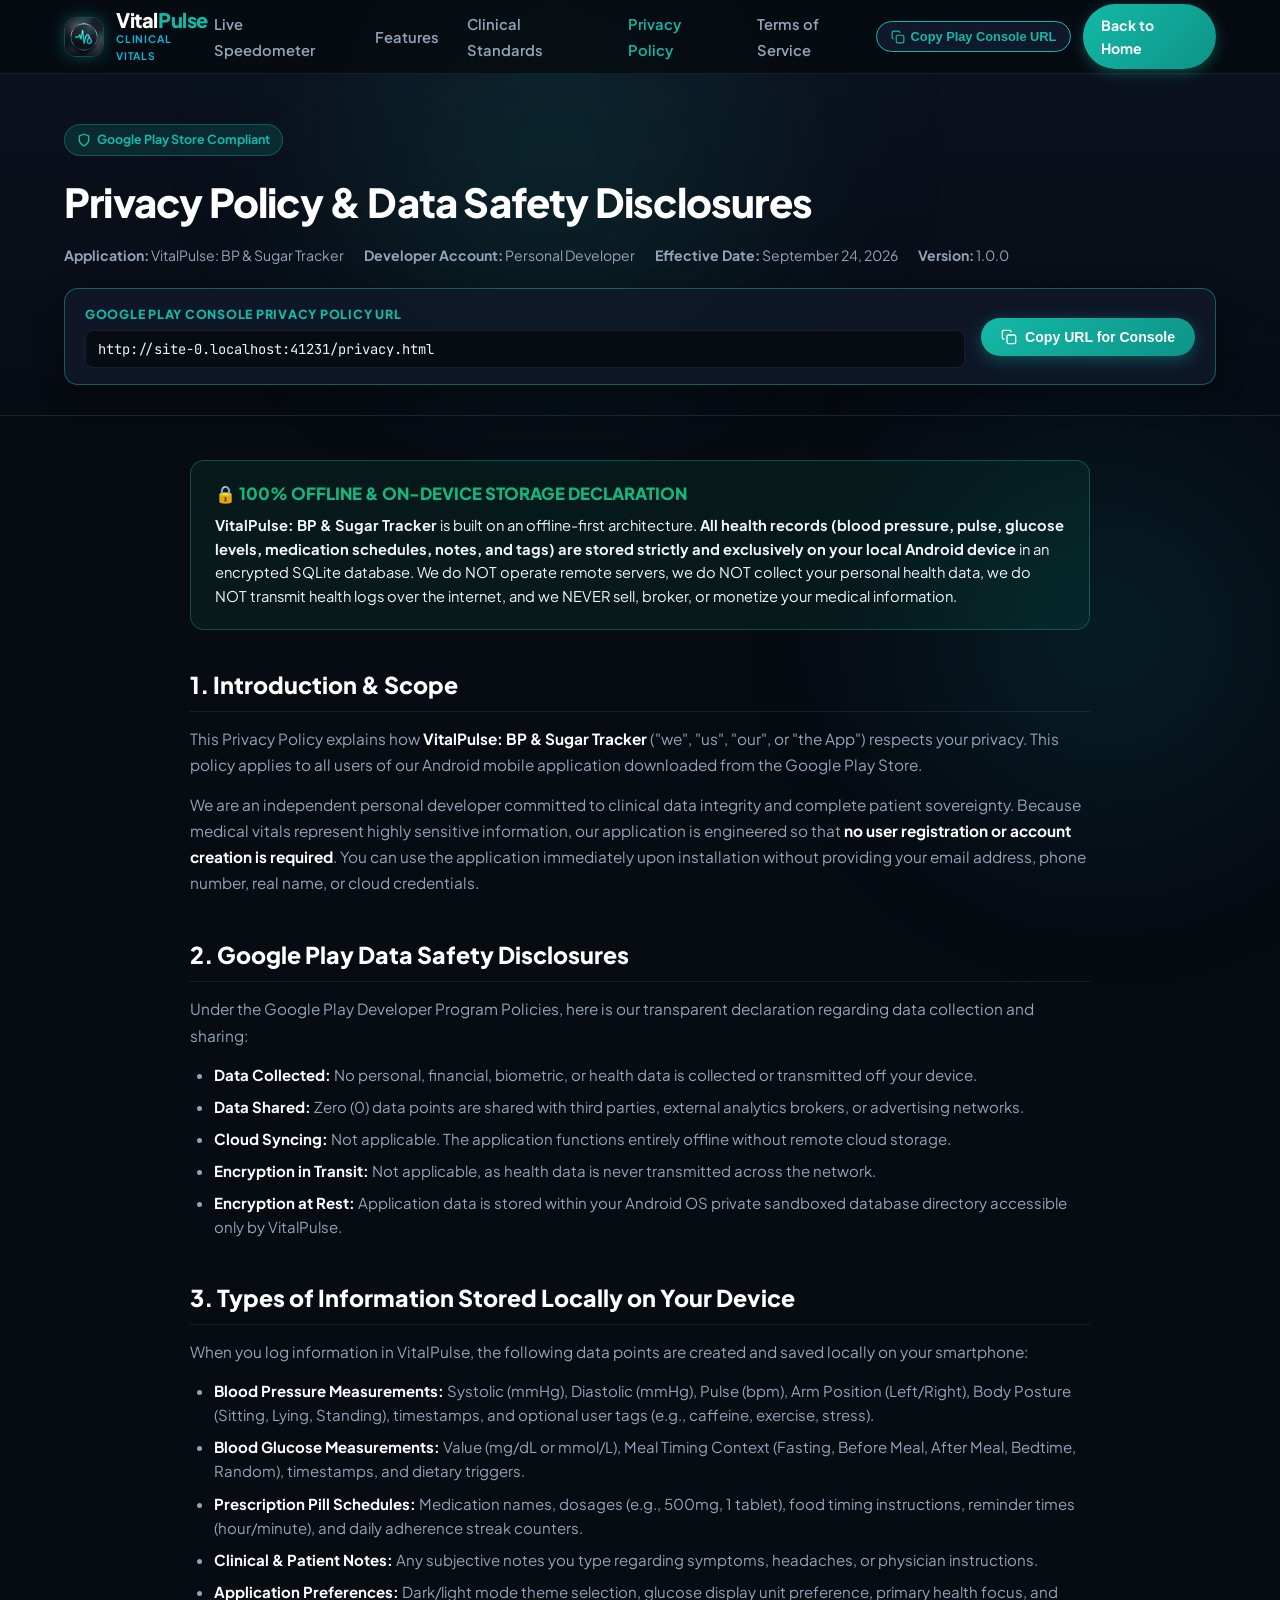
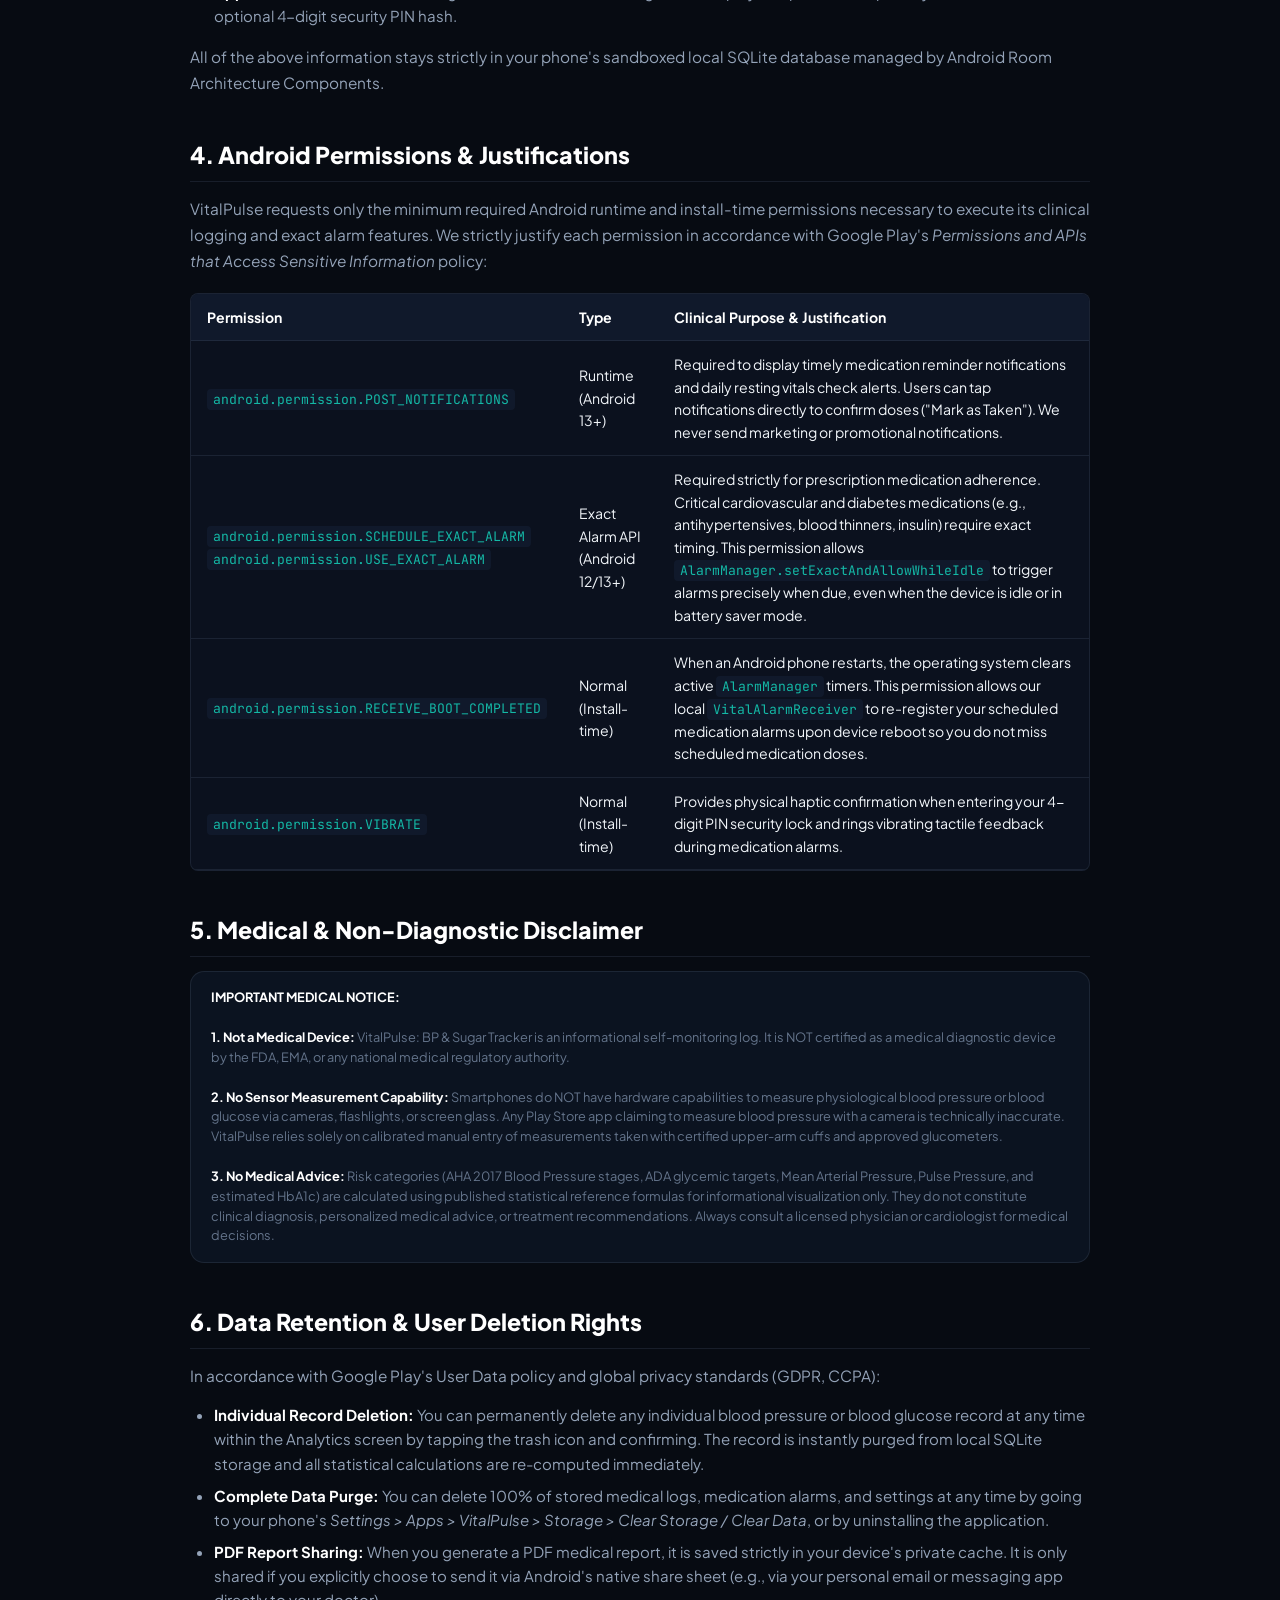
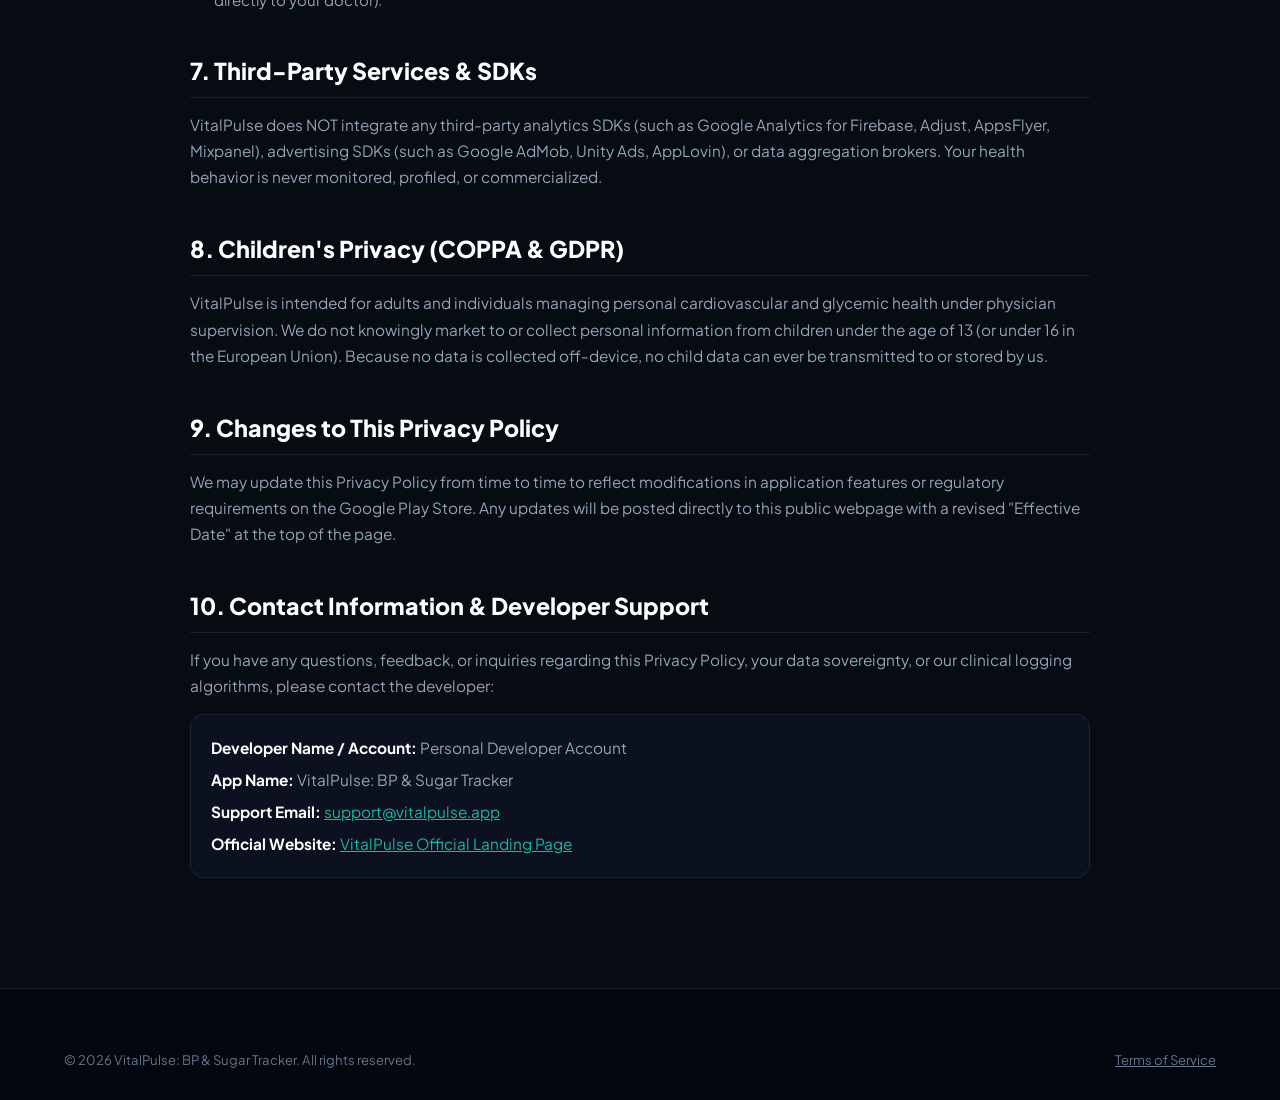
==== privacy.html @ 1a4a0234 "Initial commit: VitalPulse Android app, clinical vitals engine, and official landing website with Pr" ====
<!DOCTYPE html>
<html lang="en">
<head>
  <meta charset="UTF-8">
  <meta name="viewport" content="width=device-width, initial-scale=1.0">
  <title>Privacy Policy — VitalPulse: BP & Sugar Tracker</title>
  
  <meta name="description" content="Official Privacy Policy and Data Safety Disclosures for VitalPulse: BP & Sugar Tracker. 100% on-device SQLite storage, zero cloud tracking, and explicit permission transparency.">
  <meta name="robots" content="index, follow">
  
  <!-- Favicon -->
  <link rel="icon" type="image/jpeg" href="assets/logo.jpg">

  <!-- Stylesheet -->
  <link rel="stylesheet" href="style.css">
</head>
<body>

  <!-- Ambient Light Effects -->
  <div class="ambient-glow-1"></div>
  <div class="ambient-glow-2"></div>

  <!-- Navigation Bar -->
  <header class="navbar">
    <div class="container nav-container">
      <a href="index.html" class="brand-group">
        <img src="assets/logo.jpg" alt="VitalPulse Logo" class="brand-logo-img">
        <div class="brand-text">
          <span class="brand-name">Vital<span>Pulse</span></span>
          <span class="brand-badge">Clinical Vitals</span>
        </div>
      </a>

      <nav>
        <ul class="nav-links">
          <li><a href="index.html#simulator" class="nav-link">Live Speedometer</a></li>
          <li><a href="index.html#features" class="nav-link">Features</a></li>
          <li><a href="index.html#clinical-trust" class="nav-link">Clinical Standards</a></li>
          <li><a href="privacy.html" class="nav-link active">Privacy Policy</a></li>
          <li><a href="terms.html" class="nav-link">Terms of Service</a></li>
          <li class="mobile-nav-actions">
            <button class="copy-policy-btn copy-policy-btn-trigger" type="button">
              <svg width="14" height="14" viewBox="0 0 24 24" fill="none" stroke="currentColor" stroke-width="2">
                <rect x="9" y="9" width="13" height="13" rx="2" ry="2"></rect>
                <path d="M5 15H4a2 2 0 0 1-2-2V4a2 2 0 0 1 2-2h9a2 2 0 0 1 2 2v1"></path>
              </svg>
              Copy Play Console URL
            </button>
            <a href="index.html" class="btn-nav-cta">Back to Home</a>
          </li>
        </ul>
      </nav>

      <div class="nav-actions">
        <button id="copy-policy-link-btn" class="copy-policy-btn copy-policy-btn-trigger" type="button">
          <svg width="14" height="14" viewBox="0 0 24 24" fill="none" stroke="currentColor" stroke-width="2">
            <rect x="9" y="9" width="13" height="13" rx="2" ry="2"></rect>
            <path d="M5 15H4a2 2 0 0 1-2-2V4a2 2 0 0 1 2-2h9a2 2 0 0 1 2 2v1"></path>
          </svg>
          Copy Play Console URL
        </button>
        <a href="index.html" class="btn-nav-cta">Back to Home</a>
        <button class="mobile-toggle" aria-label="Toggle navigation menu" aria-expanded="false">☰</button>
      </div>
    </div>
  </header>

  <!-- Page Header -->
  <section class="policy-page-header">
    <div class="container">
      <div class="policy-badge">
        <svg width="14" height="14" viewBox="0 0 24 24" fill="none" stroke="currentColor" stroke-width="2.5">
          <path d="M12 22s8-4 8-10V5l-8-3-8 3v7c0 6 8 10 8 10z"/>
        </svg>
        Google Play Store Compliant
      </div>
      <h1 class="policy-main-title">Privacy Policy & Data Safety Disclosures</h1>
      <div class="policy-meta-row">
        <span><strong>Application:</strong> VitalPulse: BP & Sugar Tracker</span>
        <span><strong>Developer Account:</strong> Personal Developer</span>
        <span><strong>Effective Date:</strong> September 24, 2026</span>
        <span><strong>Version:</strong> 1.0.0</span>
      </div>

      <!-- Dedicated 1-Click Copy Card for Google Play Console Submission -->
      <div class="policy-copy-card">
        <div class="policy-copy-text">
          <span class="policy-copy-heading">Google Play Console Privacy Policy URL</span>
          <code class="policy-copy-url" id="policy-url-display">https://vitalpulse.app/privacy.html</code>
        </div>
        <button type="button" class="btn-copy-policy copy-policy-btn-trigger" id="copy-policy-btn-main">
          <svg width="16" height="16" viewBox="0 0 24 24" fill="none" stroke="currentColor" stroke-width="2">
            <rect x="9" y="9" width="13" height="13" rx="2" ry="2"></rect>
            <path d="M5 15H4a2 2 0 0 1-2-2V4a2 2 0 0 1 2-2h9a2 2 0 0 1 2 2v1"></path>
          </svg>
          <span>Copy URL for Console</span>
        </button>
      </div>
    </div>
  </section>

  <!-- Main Policy Content -->
  <main class="container policy-content-wrap">
    
    <!-- Prominent Executive Summary Box -->
    <div class="policy-callout">
      <h4>🔒 100% OFFLINE & ON-DEVICE STORAGE DECLARATION</h4>
      <p>
        <strong>VitalPulse: BP & Sugar Tracker</strong> is built on an offline-first architecture. <strong>All health records (blood pressure, pulse, glucose levels, medication schedules, notes, and tags) are stored strictly and exclusively on your local Android device</strong> in an encrypted SQLite database. We do NOT operate remote servers, we do NOT collect your personal health data, we do NOT transmit health logs over the internet, and we NEVER sell, broker, or monetize your medical information.
      </p>
    </div>

    <!-- Section 1 -->
    <section class="policy-section">
      <h2>1. Introduction & Scope</h2>
      <p>
        This Privacy Policy explains how <strong>VitalPulse: BP & Sugar Tracker</strong> ("we", "us", "our", or "the App") respects your privacy. This policy applies to all users of our Android mobile application downloaded from the Google Play Store.
      </p>
      <p>
        We are an independent personal developer committed to clinical data integrity and complete patient sovereignty. Because medical vitals represent highly sensitive information, our application is engineered so that <strong>no user registration or account creation is required</strong>. You can use the application immediately upon installation without providing your email address, phone number, real name, or cloud credentials.
      </p>
    </section>

    <!-- Section 2 -->
    <section class="policy-section" id="data-safety">
      <h2>2. Google Play Data Safety Disclosures</h2>
      <p>
        Under the Google Play Developer Program Policies, here is our transparent declaration regarding data collection and sharing:
      </p>
      <ul>
        <li><strong>Data Collected:</strong> No personal, financial, biometric, or health data is collected or transmitted off your device.</li>
        <li><strong>Data Shared:</strong> Zero (0) data points are shared with third parties, external analytics brokers, or advertising networks.</li>
        <li><strong>Cloud Syncing:</strong> Not applicable. The application functions entirely offline without remote cloud storage.</li>
        <li><strong>Encryption in Transit:</strong> Not applicable, as health data is never transmitted across the network.</li>
        <li><strong>Encryption at Rest:</strong> Application data is stored within your Android OS private sandboxed database directory accessible only by VitalPulse.</li>
      </ul>
    </section>

    <!-- Section 3 -->
    <section class="policy-section">
      <h2>3. Types of Information Stored Locally on Your Device</h2>
      <p>
        When you log information in VitalPulse, the following data points are created and saved locally on your smartphone:
      </p>
      <ul>
        <li><strong>Blood Pressure Measurements:</strong> Systolic (mmHg), Diastolic (mmHg), Pulse (bpm), Arm Position (Left/Right), Body Posture (Sitting, Lying, Standing), timestamps, and optional user tags (e.g., caffeine, exercise, stress).</li>
        <li><strong>Blood Glucose Measurements:</strong> Value (mg/dL or mmol/L), Meal Timing Context (Fasting, Before Meal, After Meal, Bedtime, Random), timestamps, and dietary triggers.</li>
        <li><strong>Prescription Pill Schedules:</strong> Medication names, dosages (e.g., 500mg, 1 tablet), food timing instructions, reminder times (hour/minute), and daily adherence streak counters.</li>
        <li><strong>Clinical & Patient Notes:</strong> Any subjective notes you type regarding symptoms, headaches, or physician instructions.</li>
        <li><strong>Application Preferences:</strong> Dark/light mode theme selection, glucose display unit preference, primary health focus, and optional 4-digit security PIN hash.</li>
      </ul>
      <p>
        All of the above information stays strictly in your phone's sandboxed local SQLite database managed by Android Room Architecture Components.
      </p>
    </section>

    <!-- Section 4 -->
    <section class="policy-section" id="permissions">
      <h2>4. Android Permissions & Justifications</h2>
      <p>
        VitalPulse requests only the minimum required Android runtime and install-time permissions necessary to execute its clinical logging and exact alarm features. We strictly justify each permission in accordance with Google Play's <em>Permissions and APIs that Access Sensitive Information</em> policy:
      </p>

      <div class="table-scroll-wrap">
        <table class="permission-table">
          <thead>
            <tr>
              <th>Permission</th>
              <th>Type</th>
              <th>Clinical Purpose & Justification</th>
            </tr>
          </thead>
          <tbody>
            <tr>
              <td><code>android.permission.POST_NOTIFICATIONS</code></td>
              <td>Runtime (Android 13+)</td>
              <td>Required to display timely medication reminder notifications and daily resting vitals check alerts. Users can tap notifications directly to confirm doses ("Mark as Taken"). We never send marketing or promotional notifications.</td>
            </tr>
            <tr>
              <td><code>android.permission.SCHEDULE_EXACT_ALARM</code><br><code>android.permission.USE_EXACT_ALARM</code></td>
              <td>Exact Alarm API (Android 12/13+)</td>
              <td>Required strictly for prescription medication adherence. Critical cardiovascular and diabetes medications (e.g., antihypertensives, blood thinners, insulin) require exact timing. This permission allows <code>AlarmManager.setExactAndAllowWhileIdle</code> to trigger alarms precisely when due, even when the device is idle or in battery saver mode.</td>
            </tr>
            <tr>
              <td><code>android.permission.RECEIVE_BOOT_COMPLETED</code></td>
              <td>Normal (Install-time)</td>
              <td>When an Android phone restarts, the operating system clears active <code>AlarmManager</code> timers. This permission allows our local <code>VitalAlarmReceiver</code> to re-register your scheduled medication alarms upon device reboot so you do not miss scheduled medication doses.</td>
            </tr>
            <tr>
              <td><code>android.permission.VIBRATE</code></td>
              <td>Normal (Install-time)</td>
              <td>Provides physical haptic confirmation when entering your 4-digit PIN security lock and rings vibrating tactile feedback during medication alarms.</td>
            </tr>
          </tbody>
        </table>
      </div>
      <div class="table-scroll-hint">← Swipe horizontally to view full permissions table →</div>
    </section>

    <!-- Section 5 -->
    <section class="policy-section">
      <h2>5. Medical & Non-Diagnostic Disclaimer</h2>
      <div class="medical-disclaimer-box">
        <strong>IMPORTANT MEDICAL NOTICE:</strong>
        <br><br>
        <strong>1. Not a Medical Device:</strong> VitalPulse: BP & Sugar Tracker is an informational self-monitoring log. It is NOT certified as a medical diagnostic device by the FDA, EMA, or any national medical regulatory authority.
        <br><br>
        <strong>2. No Sensor Measurement Capability:</strong> Smartphones do NOT have hardware capabilities to measure physiological blood pressure or blood glucose via cameras, flashlights, or screen glass. Any Play Store app claiming to measure blood pressure with a camera is technically inaccurate. VitalPulse relies solely on calibrated manual entry of measurements taken with certified upper-arm cuffs and approved glucometers.
        <br><br>
        <strong>3. No Medical Advice:</strong> Risk categories (AHA 2017 Blood Pressure stages, ADA glycemic targets, Mean Arterial Pressure, Pulse Pressure, and estimated HbA1c) are calculated using published statistical reference formulas for informational visualization only. They do not constitute clinical diagnosis, personalized medical advice, or treatment recommendations. Always consult a licensed physician or cardiologist for medical decisions.
      </div>
    </section>

    <!-- Section 6 -->
    <section class="policy-section">
      <h2>6. Data Retention & User Deletion Rights</h2>
      <p>
        In accordance with Google Play's User Data policy and global privacy standards (GDPR, CCPA):
      </p>
      <ul>
        <li><strong>Individual Record Deletion:</strong> You can permanently delete any individual blood pressure or blood glucose record at any time within the Analytics screen by tapping the trash icon and confirming. The record is instantly purged from local SQLite storage and all statistical calculations are re-computed immediately.</li>
        <li><strong>Complete Data Purge:</strong> You can delete 100% of stored medical logs, medication alarms, and settings at any time by going to your phone's <em>Settings &gt; Apps &gt; VitalPulse &gt; Storage &gt; Clear Storage / Clear Data</em>, or by uninstalling the application.</li>
        <li><strong>PDF Report Sharing:</strong> When you generate a PDF medical report, it is saved strictly in your device's private cache. It is only shared if you explicitly choose to send it via Android's native share sheet (e.g., via your personal email or messaging app directly to your doctor).</li>
      </ul>
    </section>

    <!-- Section 7 -->
    <section class="policy-section">
      <h2>7. Third-Party Services & SDKs</h2>
      <p>
        VitalPulse does NOT integrate any third-party analytics SDKs (such as Google Analytics for Firebase, Adjust, AppsFlyer, Mixpanel), advertising SDKs (such as Google AdMob, Unity Ads, AppLovin), or data aggregation brokers. Your health behavior is never monitored, profiled, or commercialized.
      </p>
    </section>

    <!-- Section 8 -->
    <section class="policy-section">
      <h2>8. Children's Privacy (COPPA & GDPR)</h2>
      <p>
        VitalPulse is intended for adults and individuals managing personal cardiovascular and glycemic health under physician supervision. We do not knowingly market to or collect personal information from children under the age of 13 (or under 16 in the European Union). Because no data is collected off-device, no child data can ever be transmitted to or stored by us.
      </p>
    </section>

    <!-- Section 9 -->
    <section class="policy-section">
      <h2>9. Changes to This Privacy Policy</h2>
      <p>
        We may update this Privacy Policy from time to time to reflect modifications in application features or regulatory requirements on the Google Play Store. Any updates will be posted directly to this public webpage with a revised "Effective Date" at the top of the page.
      </p>
    </section>

    <!-- Section 10 -->
    <section class="policy-section">
      <h2>10. Contact Information & Developer Support</h2>
      <p>
        If you have any questions, feedback, or inquiries regarding this Privacy Policy, your data sovereignty, or our clinical logging algorithms, please contact the developer:
      </p>
      <div style="background: var(--bg-obsidian-900); border: 1px solid var(--border-subtle); border-radius: var(--radius-md); padding: 20px; margin-top: 14px;">
        <p style="margin-bottom: 6px;"><strong>Developer Name / Account:</strong> Personal Developer Account</p>
        <p style="margin-bottom: 6px;"><strong>App Name:</strong> VitalPulse: BP & Sugar Tracker</p>
        <p style="margin-bottom: 6px;"><strong>Support Email:</strong> <a href="mailto:support@vitalpulse.app" style="color: var(--pulse-teal); text-decoration: underline;">support@vitalpulse.app</a></p>
        <p style="margin-bottom: 0;"><strong>Official Website:</strong> <a href="index.html" style="color: var(--pulse-teal); text-decoration: underline;">VitalPulse Official Landing Page</a></p>
      </div>
    </section>
  </main>

  <!-- Footer -->
  <footer class="footer">
    <div class="container footer-bottom" style="border-top: none; padding-top: 0;">
      <span>© 2026 VitalPulse: BP & Sugar Tracker. All rights reserved.</span>
      <span><a href="terms.html" style="color: var(--text-muted); text-decoration: underline;">Terms of Service</a></span>
    </div>
  </footer>

  <!-- Toast Notification -->
  <div id="toast-notification" class="toast-box"></div>

  <!-- Scripts -->
  <script src="app.js"></script>
</body>
</html>
---- style.css ----
/* ==========================================================================
   VitalPulse: BP & Sugar Tracker — Ultra Pro Landing & Legal Stylesheet
   ========================================================================== */

@import url('https://fonts.googleapis.com/css2?family=Plus+Jakarta+Sans:wght@300;400;500;600;700;800;900&family=Inter:wght@300;400;500;600;700&family=JetBrains+Mono:wght@400;500;600&display=swap');

:root {
  /* Obsidian Dark Theme Tokens */
  --bg-obsidian-950: #070B12;
  --bg-obsidian-900: #0B111E;
  --bg-obsidian-850: #10192B;
  --bg-obsidian-800: #17233D;
  --bg-glass: rgba(16, 25, 43, 0.72);
  --bg-glass-elevated: rgba(23, 35, 61, 0.85);

  /* Clinical Neon Accents */
  --pulse-teal: #14B8A6;
  --pulse-teal-glow: rgba(20, 184, 166, 0.35);
  --pulse-teal-light: rgba(20, 184, 166, 0.12);
  --glucose-cyan: #06B6D4;
  --glucose-cyan-glow: rgba(6, 182, 212, 0.35);
  --heart-coral: #EF4444;
  --heart-coral-glow: rgba(239, 68, 68, 0.35);
  --clinical-emerald: #10B981;
  --clinical-emerald-glow: rgba(16, 185, 129, 0.35);
  --stage1-amber: #F59E0B;
  --stage2-orange: #F97316;
  --crisis-crimson: #DC2626;

  /* Typography Colors */
  --text-white: #FFFFFF;
  --text-primary: #F1F5F9;
  --text-secondary: #94A3B8;
  --text-muted: #64748B;
  --border-subtle: rgba(71, 85, 105, 0.28);
  --border-active: rgba(20, 184, 166, 0.45);

  /* Layout Constants */
  --nav-height: 74px;
  --container-max: 1200px;
  --radius-sm: 8px;
  --radius-md: 14px;
  --radius-lg: 22px;
  --radius-full: 9999px;
  --transition: all 0.28s cubic-bezier(0.16, 1, 0.3, 1);
}

*, *::before, *::after {
  box-sizing: border-box;
  margin: 0;
  padding: 0;
}

html {
  scroll-behavior: smooth;
  color-scheme: dark;
}

body {
  font-family: 'Plus Jakarta Sans', -apple-system, BlinkMacSystemFont, 'Segoe UI', Roboto, sans-serif;
  background-color: var(--bg-obsidian-950);
  color: var(--text-primary);
  line-height: 1.6;
  overflow-x: hidden;
  position: relative;
  -webkit-font-smoothing: antialiased;
}

/* Background Ambient Glows */
.ambient-glow-1 {
  position: fixed;
  top: -150px;
  left: 20%;
  width: 600px;
  height: 600px;
  background: radial-gradient(circle, rgba(20, 184, 166, 0.16) 0%, rgba(7, 11, 18, 0) 70%);
  filter: blur(80px);
  pointer-events: none;
  z-index: 0;
}

.ambient-glow-2 {
  position: fixed;
  top: 40%;
  right: -100px;
  width: 550px;
  height: 550px;
  background: radial-gradient(circle, rgba(6, 182, 212, 0.14) 0%, rgba(7, 11, 18, 0) 70%);
  filter: blur(80px);
  pointer-events: none;
  z-index: 0;
}

.ambient-glow-3 {
  position: fixed;
  bottom: -100px;
  left: -100px;
  width: 500px;
  height: 500px;
  background: radial-gradient(circle, rgba(239, 68, 68, 0.08) 0%, rgba(7, 11, 18, 0) 70%);
  filter: blur(80px);
  pointer-events: none;
  z-index: 0;
}

.container {
  width: 100%;
  max-width: var(--container-max);
  margin: 0 auto;
  padding: 0 24px;
  position: relative;
  z-index: 1;
}

/* ==========================================================================
   Navigation Bar
   ========================================================================== */
.navbar {
  position: sticky;
  top: 0;
  width: 100%;
  height: var(--nav-height);
  background: rgba(7, 11, 18, 0.82);
  backdrop-filter: blur(20px);
  -webkit-backdrop-filter: blur(20px);
  border-bottom: 1px solid var(--border-subtle);
  z-index: 100;
  display: flex;
  align-items: center;
}

.nav-container {
  display: flex;
  align-items: center;
  justify-content: space-between;
}

.brand-group {
  display: flex;
  align-items: center;
  gap: 12px;
  text-decoration: none;
}

.brand-logo-img {
  width: 40px;
  height: 40px;
  border-radius: 12px;
  box-shadow: 0 0 16px var(--pulse-teal-glow);
  object-fit: cover;
  border: 1px solid rgba(20, 184, 166, 0.4);
}

.brand-text {
  display: flex;
  flex-direction: column;
}

.brand-name {
  font-size: 1.25rem;
  font-weight: 800;
  letter-spacing: -0.02em;
  color: var(--text-white);
  line-height: 1.15;
}

.brand-name span {
  color: var(--pulse-teal);
}

.brand-badge {
  font-size: 0.65rem;
  font-weight: 700;
  text-transform: uppercase;
  letter-spacing: 0.08em;
  color: var(--glucose-cyan);
}

.nav-links {
  display: flex;
  align-items: center;
  gap: 28px;
  list-style: none;
}

.nav-link {
  color: var(--text-secondary);
  text-decoration: none;
  font-size: 0.92rem;
  font-weight: 600;
  transition: var(--transition);
}

.nav-link:hover, .nav-link.active {
  color: var(--pulse-teal);
}

.nav-actions {
  display: flex;
  align-items: center;
  gap: 12px;
}

.btn-nav-cta {
  display: inline-flex;
  align-items: center;
  gap: 8px;
  background: linear-gradient(135deg, var(--pulse-teal) 0%, #0D9488 100%);
  color: var(--text-white);
  padding: 10px 18px;
  border-radius: var(--radius-full);
  font-size: 0.88rem;
  font-weight: 700;
  text-decoration: none;
  box-shadow: 0 4px 14px var(--pulse-teal-glow);
  transition: var(--transition);
  border: none;
}

.btn-nav-cta:hover {
  transform: translateY(-2px);
  box-shadow: 0 6px 20px rgba(20, 184, 166, 0.55);
}

.btn-nav-policy {
  display: inline-flex;
  align-items: center;
  gap: 6px;
  background: var(--bg-obsidian-850);
  color: var(--text-secondary);
  padding: 8px 14px;
  border-radius: var(--radius-full);
  font-size: 0.82rem;
  font-weight: 600;
  text-decoration: none;
  border: 1px solid var(--border-subtle);
  transition: var(--transition);
}

.btn-nav-policy:hover {
  color: var(--text-white);
  border-color: var(--pulse-teal);
}

.mobile-toggle {
  display: none;
  background: transparent;
  border: none;
  color: var(--text-primary);
  font-size: 1.5rem;
  cursor: pointer;
}

/* ==========================================================================
   Hero Section
   ========================================================================== */
.hero-section {
  padding: 70px 0 60px;
  position: relative;
}

.hero-grid {
  display: grid;
  grid-template-columns: 1.15fr 0.85fr;
  align-items: center;
  gap: 48px;
}

.hero-badge-pill {
  display: inline-flex;
  align-items: center;
  gap: 8px;
  padding: 6px 14px;
  border-radius: var(--radius-full);
  background: rgba(20, 184, 166, 0.12);
  border: 1px solid rgba(20, 184, 166, 0.35);
  color: var(--pulse-teal);
  font-size: 0.8rem;
  font-weight: 700;
  margin-bottom: 20px;
}

.hero-title {
  font-size: 3.2rem;
  font-weight: 900;
  line-height: 1.12;
  letter-spacing: -0.03em;
  margin-bottom: 20px;
  color: var(--text-white);
}

.hero-title .text-gradient-teal {
  background: linear-gradient(135deg, var(--pulse-teal) 0%, var(--glucose-cyan) 100%);
  -webkit-background-clip: text;
  -webkit-text-fill-color: transparent;
}

.hero-subtitle {
  font-size: 1.15rem;
  color: var(--text-secondary);
  line-height: 1.65;
  margin-bottom: 32px;
  max-width: 580px;
}

.hero-trust-chips {
  display: flex;
  flex-wrap: wrap;
  gap: 10px;
  margin-bottom: 34px;
}

.trust-chip {
  display: inline-flex;
  align-items: center;
  gap: 6px;
  background: var(--bg-obsidian-850);
  border: 1px solid var(--border-subtle);
  border-radius: var(--radius-sm);
  padding: 6px 12px;
  font-size: 0.78rem;
  font-weight: 600;
  color: var(--text-primary);
}

.trust-chip svg {
  color: var(--pulse-teal);
}

.hero-cta-group {
  display: flex;
  align-items: center;
  gap: 16px;
  flex-wrap: wrap;
}

.btn-hero-primary {
  display: inline-flex;
  align-items: center;
  gap: 12px;
  background: linear-gradient(135deg, var(--pulse-teal) 0%, #0D9488 100%);
  color: var(--text-white);
  padding: 14px 28px;
  border-radius: var(--radius-full);
  font-size: 1rem;
  font-weight: 800;
  text-decoration: none;
  box-shadow: 0 8px 24px var(--pulse-teal-glow);
  transition: var(--transition);
}

.btn-hero-primary:hover {
  transform: translateY(-3px);
  box-shadow: 0 12px 30px rgba(20, 184, 166, 0.6);
}

.btn-hero-secondary {
  display: inline-flex;
  align-items: center;
  gap: 10px;
  background: var(--bg-obsidian-850);
  color: var(--text-primary);
  padding: 14px 24px;
  border-radius: var(--radius-full);
  font-size: 0.95rem;
  font-weight: 700;
  text-decoration: none;
  border: 1px solid var(--border-subtle);
  transition: var(--transition);
}

.btn-hero-secondary:hover {
  border-color: var(--pulse-teal);
  color: var(--text-white);
  background: var(--bg-obsidian-800);
}

/* Hero Mockup Visual */
.hero-visual-col {
  display: flex;
  justify-content: center;
  position: relative;
}

.mockup-frame {
  position: relative;
  width: 320px;
  max-width: 100%;
  border-radius: 42px;
  padding: 10px;
  background: linear-gradient(145deg, rgba(20, 184, 166, 0.4), rgba(71, 85, 105, 0.2), rgba(6, 182, 212, 0.3));
  box-shadow: 0 24px 60px rgba(0, 0, 0, 0.7), 0 0 40px rgba(20, 184, 166, 0.25);
  animation: floatMockup 6s ease-in-out infinite alternate;
}

@keyframes floatMockup {
  0% { transform: translateY(0px); }
  100% { transform: translateY(-12px); }
}

.mockup-inner {
  border-radius: 34px;
  overflow: hidden;
  background: #000;
}

.mockup-image {
  width: 100%;
  height: auto;
  display: block;
}

.floating-stat-card {
  position: absolute;
  bottom: 25px;
  left: -20px;
  background: var(--bg-glass-elevated);
  backdrop-filter: blur(16px);
  -webkit-backdrop-filter: blur(16px);
  border: 1px solid rgba(20, 184, 166, 0.4);
  border-radius: var(--radius-md);
  padding: 12px 16px;
  box-shadow: 0 12px 30px rgba(0, 0, 0, 0.6);
  display: flex;
  align-items: center;
  gap: 12px;
  z-index: 2;
  animation: floatCard 5s ease-in-out infinite alternate 1s;
}

@keyframes floatCard {
  0% { transform: translateY(0px); }
  100% { transform: translateY(-8px); }
}

.floating-stat-icon {
  width: 36px;
  height: 36px;
  border-radius: 50%;
  background: rgba(16, 185, 129, 0.18);
  display: flex;
  align-items: center;
  justify-content: center;
  color: var(--clinical-emerald);
}

.floating-stat-text h4 {
  font-size: 0.88rem;
  font-weight: 800;
  color: var(--text-white);
}

.floating-stat-text p {
  font-size: 0.72rem;
  color: var(--clinical-emerald);
  font-weight: 600;
}

/* ==========================================================================
   Honesty & Anti-Scam Callout Section
   ========================================================================== */
.honesty-section {
  padding: 40px 0;
}

.honesty-card {
  background: linear-gradient(135deg, rgba(16, 25, 43, 0.9) 0%, rgba(23, 35, 61, 0.95) 100%);
  border: 1px solid rgba(20, 184, 166, 0.4);
  border-radius: var(--radius-lg);
  padding: 32px 36px;
  position: relative;
  overflow: hidden;
  box-shadow: 0 14px 40px rgba(0, 0, 0, 0.4);
}

.honesty-card::before {
  content: '';
  position: absolute;
  top: 0;
  left: 0;
  width: 4px;
  height: 100%;
  background: linear-gradient(180deg, var(--pulse-teal) 0%, var(--glucose-cyan) 100%);
}

.honesty-grid {
  display: grid;
  grid-template-columns: auto 1fr auto;
  gap: 24px;
  align-items: center;
}

.honesty-icon-wrap {
  width: 56px;
  height: 56px;
  border-radius: 50%;
  background: rgba(20, 184, 166, 0.15);
  display: flex;
  align-items: center;
  justify-content: center;
  color: var(--pulse-teal);
}

.honesty-content h3 {
  font-size: 1.35rem;
  font-weight: 800;
  color: var(--text-white);
  margin-bottom: 6px;
  display: flex;
  align-items: center;
  gap: 12px;
}

.badge-no-fake {
  background: rgba(16, 185, 129, 0.18);
  color: var(--clinical-emerald);
  border: 1px solid rgba(16, 185, 129, 0.4);
  font-size: 0.68rem;
  font-weight: 800;
  padding: 3px 8px;
  border-radius: var(--radius-sm);
  letter-spacing: 0.05em;
}

.honesty-content p {
  font-size: 0.94rem;
  color: var(--text-secondary);
  line-height: 1.6;
}

.honesty-tags {
  display: flex;
  flex-direction: column;
  gap: 8px;
}

.honesty-tag-item {
  display: flex;
  align-items: center;
  gap: 8px;
  font-size: 0.82rem;
  font-weight: 700;
  color: var(--text-primary);
  background: rgba(7, 11, 18, 0.6);
  padding: 6px 12px;
  border-radius: var(--radius-sm);
  border: 1px solid var(--border-subtle);
}

/* ==========================================================================
   Interactive Live Vitals Simulator Widget
   ========================================================================== */
.simulator-section {
  padding: 70px 0;
}

.section-header {
  text-align: center;
  max-width: 680px;
  margin: 0 auto 50px;
}

.section-label {
  font-size: 0.8rem;
  font-weight: 800;
  text-transform: uppercase;
  letter-spacing: 0.1em;
  color: var(--pulse-teal);
  margin-bottom: 8px;
}

.section-title {
  font-size: 2.4rem;
  font-weight: 900;
  color: var(--text-white);
  letter-spacing: -0.02em;
  line-height: 1.2;
  margin-bottom: 14px;
}

.section-description {
  font-size: 1.05rem;
  color: var(--text-secondary);
}

.simulator-card {
  background: var(--bg-obsidian-900);
  border: 1px solid var(--border-subtle);
  border-radius: var(--radius-lg);
  padding: 40px;
  box-shadow: 0 20px 50px rgba(0, 0, 0, 0.5);
  display: grid;
  grid-template-columns: 1fr 1fr;
  gap: 48px;
  align-items: center;
}

.sim-controls-col h3 {
  font-size: 1.3rem;
  font-weight: 800;
  color: var(--text-white);
  margin-bottom: 24px;
}

.sim-control-group {
  margin-bottom: 24px;
}

.sim-label-row {
  display: flex;
  justify-content: space-between;
  align-items: center;
  margin-bottom: 8px;
}

.sim-label {
  font-size: 0.88rem;
  font-weight: 700;
  color: var(--text-secondary);
}

.sim-val-display {
  font-size: 1.15rem;
  font-weight: 900;
  color: var(--text-white);
  font-family: 'JetBrains Mono', monospace;
}

.sim-slider {
  width: 100%;
  height: 8px;
  border-radius: var(--radius-full);
  background: var(--bg-obsidian-800);
  outline: none;
  -webkit-appearance: none;
  appearance: none;
  cursor: pointer;
}

.sim-slider::-webkit-slider-thumb {
  -webkit-appearance: none;
  width: 22px;
  height: 22px;
  border-radius: 50%;
  background: var(--pulse-teal);
  box-shadow: 0 0 10px var(--pulse-teal-glow);
  cursor: pointer;
  border: 2px solid #fff;
  transition: transform 0.15s ease;
}

.sim-slider::-webkit-slider-thumb:hover {
  transform: scale(1.15);
}

.sim-slider.slider-cyan::-webkit-slider-thumb {
  background: var(--glucose-cyan);
  box-shadow: 0 0 10px var(--glucose-cyan-glow);
}

/* Speedometer Gauge Visual in Web */
.sim-gauge-col {
  display: flex;
  flex-direction: column;
  align-items: center;
  background: var(--bg-obsidian-850);
  border: 1px solid var(--border-subtle);
  border-radius: var(--radius-md);
  padding: 30px 24px;
  position: relative;
}

.gauge-svg-container {
  width: 280px;
  height: 280px;
  position: relative;
  display: flex;
  align-items: center;
  justify-content: center;
}

.gauge-svg {
  width: 100%;
  height: 100%;
  overflow: visible;
}

.gauge-center-readout {
  position: absolute;
  top: 50%;
  left: 50%;
  transform: translate(-50%, -50%);
  text-align: center;
  pointer-events: none;
  z-index: 2;
  width: 100%;
}

.gauge-val-big {
  font-size: 2.4rem;
  font-weight: 900;
  letter-spacing: -0.03em;
  color: var(--text-white);
  line-height: 1.1;
  font-family: 'Plus Jakarta Sans', sans-serif;
  text-shadow: 0 4px 14px rgba(0, 0, 0, 0.6);
}

.gauge-unit-small {
  font-size: 0.85rem;
  color: var(--text-muted);
  font-weight: 700;
  margin-top: 4px;
}

.gauge-status-badge {
  display: inline-block;
  margin-top: 14px;
  padding: 6px 14px;
  border-radius: var(--radius-full);
  font-size: 0.82rem;
  font-weight: 800;
  letter-spacing: 0.04em;
  text-transform: uppercase;
  transition: var(--transition);
}

.sim-metrics-grid {
  display: grid;
  grid-template-columns: 1fr 1fr;
  gap: 12px;
  width: 100%;
  margin-top: 20px;
}

.sim-metric-card {
  background: var(--bg-obsidian-900);
  border: 1px solid var(--border-subtle);
  border-radius: var(--radius-sm);
  padding: 10px 14px;
  text-align: center;
}

.sim-metric-title {
  font-size: 0.72rem;
  color: var(--text-muted);
  font-weight: 700;
  text-transform: uppercase;
}

.sim-metric-val {
  font-size: 1rem;
  color: var(--text-white);
  font-weight: 800;
  font-family: 'JetBrains Mono', monospace;
}

/* ==========================================================================
   Core Features Grid
   ========================================================================== */
.features-section {
  padding: 70px 0;
}

.features-grid {
  display: grid;
  grid-template-columns: repeat(3, 1fr);
  gap: 28px;
}

.feature-card {
  background: var(--bg-obsidian-900);
  border: 1px solid var(--border-subtle);
  border-radius: var(--radius-lg);
  padding: 32px 28px;
  transition: var(--transition);
  position: relative;
  overflow: hidden;
}

.feature-card:hover {
  transform: translateY(-6px);
  border-color: rgba(20, 184, 166, 0.45);
  box-shadow: 0 16px 36px rgba(0, 0, 0, 0.5), 0 0 20px rgba(20, 184, 166, 0.15);
}

.feature-icon-box {
  width: 52px;
  height: 52px;
  border-radius: 16px;
  display: flex;
  align-items: center;
  justify-content: center;
  margin-bottom: 20px;
}

.icon-teal {
  background: rgba(20, 184, 166, 0.15);
  color: var(--pulse-teal);
}

.icon-cyan {
  background: rgba(6, 182, 212, 0.15);
  color: var(--glucose-cyan);
}

.icon-emerald {
  background: rgba(16, 185, 129, 0.15);
  color: var(--clinical-emerald);
}

.icon-coral {
  background: rgba(239, 68, 68, 0.15);
  color: var(--heart-coral);
}

.icon-purple {
  background: rgba(168, 85, 247, 0.15);
  color: #A855F7;
}

.icon-amber {
  background: rgba(245, 158, 11, 0.15);
  color: var(--stage1-amber);
}

.feature-card h4 {
  font-size: 1.25rem;
  font-weight: 800;
  color: var(--text-white);
  margin-bottom: 10px;
}

.feature-card p {
  font-size: 0.92rem;
  color: var(--text-secondary);
  line-height: 1.6;
}

.feature-tag {
  display: inline-block;
  margin-top: 16px;
  font-size: 0.72rem;
  font-weight: 800;
  color: var(--pulse-teal);
  letter-spacing: 0.05em;
  text-transform: uppercase;
}

/* ==========================================================================
   Clinical Standards Comparison Table
   ========================================================================== */
.comparison-section {
  padding: 60px 0;
}

.table-wrapper {
  background: var(--bg-obsidian-900);
  border: 1px solid var(--border-subtle);
  border-radius: var(--radius-lg);
  overflow-x: auto;
  box-shadow: 0 16px 40px rgba(0, 0, 0, 0.4);
}

.comparison-table {
  width: 100%;
  border-collapse: collapse;
  text-align: left;
}

.comparison-table th, .comparison-table td {
  padding: 18px 24px;
  border-bottom: 1px solid var(--border-subtle);
}

.comparison-table th {
  background: var(--bg-obsidian-850);
  color: var(--text-white);
  font-weight: 800;
  font-size: 0.95rem;
}

.comparison-table th.highlight-col,
.comparison-table td.highlight-col {
  background: rgba(20, 184, 166, 0.06);
  border-left: 1px solid rgba(20, 184, 166, 0.25);
  border-right: 1px solid rgba(20, 184, 166, 0.25);
}

.comparison-table tr:last-child td {
  border-bottom: none;
}

.comparison-table td {
  font-size: 0.92rem;
  color: var(--text-secondary);
}

.table-check {
  color: var(--clinical-emerald);
  font-weight: 800;
  display: flex;
  align-items: center;
  gap: 6px;
}

.table-cross {
  color: var(--heart-coral);
  font-weight: 700;
  display: flex;
  align-items: center;
  gap: 6px;
}

/* ==========================================================================
   FAQ Section Accordion
   ========================================================================== */
.faq-section {
  padding: 70px 0;
}

.faq-list {
  max-width: 800px;
  margin: 0 auto;
  display: flex;
  flex-direction: column;
  gap: 14px;
}

.faq-item {
  background: var(--bg-obsidian-900);
  border: 1px solid var(--border-subtle);
  border-radius: var(--radius-md);
  overflow: hidden;
  transition: var(--transition);
}

.faq-item.open {
  border-color: rgba(20, 184, 166, 0.45);
}

.faq-question {
  width: 100%;
  padding: 20px 24px;
  display: flex;
  align-items: center;
  justify-content: space-between;
  background: transparent;
  border: none;
  color: var(--text-white);
  font-size: 1.05rem;
  font-weight: 700;
  text-align: left;
  cursor: pointer;
  transition: var(--transition);
}

.faq-question:hover {
  color: var(--pulse-teal);
}

.faq-icon {
  transition: transform 0.3s ease;
  color: var(--pulse-teal);
}

.faq-item.open .faq-icon {
  transform: rotate(180deg);
}

.faq-answer {
  max-height: 0;
  overflow: hidden;
  transition: max-height 0.35s ease;
  padding: 0 24px;
  color: var(--text-secondary);
  font-size: 0.94rem;
  line-height: 1.65;
}

.faq-item.open .faq-answer {
  padding-bottom: 22px;
}

/* ==========================================================================
   Footer & Legal Bar
   ========================================================================== */
.footer {
  background: #04070D;
  border-top: 1px solid var(--border-subtle);
  padding: 60px 0 30px;
}

.footer-grid {
  display: grid;
  grid-template-columns: 2fr 1fr 1fr;
  gap: 48px;
  margin-bottom: 40px;
}

.footer-brand p {
  color: var(--text-secondary);
  font-size: 0.9rem;
  line-height: 1.6;
  max-width: 380px;
  margin: 14px 0 20px;
}

.footer-col h5 {
  font-size: 0.95rem;
  font-weight: 800;
  color: var(--text-white);
  margin-bottom: 16px;
  text-transform: uppercase;
  letter-spacing: 0.05em;
}

.footer-links {
  list-style: none;
  display: flex;
  flex-direction: column;
  gap: 10px;
}

.footer-links a {
  color: var(--text-secondary);
  text-decoration: none;
  font-size: 0.88rem;
  transition: var(--transition);
}

.footer-links a:hover {
  color: var(--pulse-teal);
}

.medical-disclaimer-box {
  background: rgba(16, 25, 43, 0.6);
  border: 1px solid rgba(71, 85, 105, 0.3);
  border-radius: var(--radius-md);
  padding: 16px 20px;
  margin-bottom: 30px;
  font-size: 0.8rem;
  color: var(--text-muted);
  line-height: 1.55;
}

.medical-disclaimer-box strong {
  color: var(--stage1-amber);
}

.footer-bottom {
  display: flex;
  justify-content: space-between;
  align-items: center;
  padding-top: 24px;
  border-top: 1px solid rgba(71, 85, 105, 0.2);
  font-size: 0.82rem;
  color: var(--text-muted);
}

/* ==========================================================================
   Dedicated Privacy Policy & Legal Document Page Styles
   ========================================================================== */
.policy-page-header {
  padding: 50px 0 30px;
  border-bottom: 1px solid var(--border-subtle);
  background: linear-gradient(180deg, var(--bg-obsidian-900) 0%, var(--bg-obsidian-950) 100%);
}

.policy-badge {
  display: inline-flex;
  align-items: center;
  gap: 6px;
  padding: 5px 12px;
  border-radius: var(--radius-full);
  background: rgba(20, 184, 166, 0.15);
  border: 1px solid rgba(20, 184, 166, 0.35);
  color: var(--pulse-teal);
  font-size: 0.78rem;
  font-weight: 700;
  margin-bottom: 14px;
}

.policy-main-title {
  font-size: 2.5rem;
  font-weight: 900;
  color: var(--text-white);
  letter-spacing: -0.02em;
  margin-bottom: 10px;
}

.policy-meta-row {
  display: flex;
  align-items: center;
  gap: 20px;
  font-size: 0.88rem;
  color: var(--text-secondary);
  flex-wrap: wrap;
}

.copy-policy-btn {
  display: inline-flex;
  align-items: center;
  gap: 6px;
  background: var(--bg-obsidian-850);
  border: 1px solid var(--pulse-teal);
  color: var(--pulse-teal);
  padding: 7px 14px;
  border-radius: var(--radius-full);
  font-size: 0.8rem;
  font-weight: 700;
  cursor: pointer;
  transition: var(--transition);
  white-space: nowrap;
}

.copy-policy-btn:hover {
  background: var(--pulse-teal);
  color: #fff;
}

/* Dedicated Google Play Console Copy Card */
.policy-copy-card {
  margin-top: 22px;
  background: rgba(16, 25, 43, 0.85);
  border: 1px solid rgba(20, 184, 166, 0.45);
  border-radius: var(--radius-md);
  padding: 16px 20px;
  display: flex;
  align-items: center;
  justify-content: space-between;
  gap: 16px;
  box-shadow: 0 10px 28px rgba(0, 0, 0, 0.35);
}

.policy-copy-text {
  display: flex;
  flex-direction: column;
  gap: 5px;
  min-width: 0;
  flex: 1;
}

.policy-copy-heading {
  font-size: 0.78rem;
  font-weight: 800;
  text-transform: uppercase;
  letter-spacing: 0.06em;
  color: var(--pulse-teal);
}

.policy-copy-url {
  font-family: 'JetBrains Mono', monospace;
  font-size: 0.86rem;
  color: var(--text-primary);
  background: var(--bg-obsidian-950);
  padding: 7px 12px;
  border-radius: var(--radius-sm);
  border: 1px solid var(--border-subtle);
  overflow: hidden;
  text-overflow: ellipsis;
  white-space: nowrap;
  display: block;
}

.btn-copy-policy {
  display: inline-flex;
  align-items: center;
  justify-content: center;
  gap: 8px;
  background: linear-gradient(135deg, var(--pulse-teal) 0%, #0D9488 100%);
  color: #fff;
  border: none;
  padding: 11px 20px;
  border-radius: var(--radius-full);
  font-size: 0.88rem;
  font-weight: 800;
  cursor: pointer;
  box-shadow: 0 4px 16px var(--pulse-teal-glow);
  white-space: nowrap;
  transition: var(--transition);
  flex-shrink: 0;
}

.btn-copy-policy:hover {
  transform: translateY(-2px);
  box-shadow: 0 6px 22px rgba(20, 184, 166, 0.6);
}

.btn-copy-policy:active {
  transform: translateY(0);
}

.policy-content-wrap {
  padding: 44px 0 70px;
  max-width: 900px;
  margin: 0 auto;
}

.policy-callout {
  background: rgba(16, 185, 129, 0.08);
  border: 1px solid rgba(16, 185, 129, 0.35);
  border-radius: var(--radius-md);
  padding: 20px 24px;
  margin-bottom: 36px;
}

.policy-callout h4 {
  font-size: 1.05rem;
  font-weight: 800;
  color: var(--clinical-emerald);
  margin-bottom: 6px;
}

.policy-callout p {
  font-size: 0.92rem;
  color: var(--text-primary);
  line-height: 1.6;
}

.policy-section {
  margin-bottom: 40px;
}

.policy-section h2 {
  font-size: 1.45rem;
  font-weight: 800;
  color: var(--text-white);
  margin-bottom: 14px;
  padding-bottom: 8px;
  border-bottom: 1px solid var(--border-subtle);
  display: flex;
  align-items: center;
  gap: 10px;
}

.policy-section p {
  font-size: 0.96rem;
  color: var(--text-secondary);
  line-height: 1.7;
  margin-bottom: 14px;
}

.policy-section ul {
  list-style: disc;
  padding-left: 24px;
  margin-bottom: 16px;
  color: var(--text-secondary);
}

.policy-section li {
  margin-bottom: 8px;
  font-size: 0.94rem;
  line-height: 1.6;
}

.policy-section strong {
  color: var(--text-white);
}

/* Responsive Table Scroll Wrap */
.table-scroll-wrap {
  width: 100%;
  overflow-x: auto;
  -webkit-overflow-scrolling: touch;
  margin: 18px 0;
  border: 1px solid var(--border-subtle);
  border-radius: var(--radius-sm);
  background: var(--bg-obsidian-900);
}

.permission-table {
  width: 100%;
  min-width: 580px;
  border-collapse: collapse;
}

.permission-table th, .permission-table td {
  padding: 12px 16px;
  border-bottom: 1px solid var(--border-subtle);
  font-size: 0.88rem;
  text-align: left;
}

.permission-table th {
  background: var(--bg-obsidian-850);
  color: var(--text-white);
  font-weight: 700;
}

.permission-table code {
  font-family: 'JetBrains Mono', monospace;
  font-size: 0.82rem;
  background: var(--bg-obsidian-850);
  padding: 2px 6px;
  border-radius: 4px;
  color: var(--pulse-teal);
}

.table-scroll-hint {
  display: none;
  font-size: 0.75rem;
  color: var(--text-muted);
  text-align: right;
  margin-top: -12px;
  margin-bottom: 16px;
}

.toast-box {
  position: fixed;
  bottom: 24px;
  right: 24px;
  background: var(--bg-obsidian-850);
  border: 1px solid var(--pulse-teal);
  color: var(--text-white);
  padding: 12px 20px;
  border-radius: var(--radius-full);
  font-size: 0.88rem;
  font-weight: 700;
  box-shadow: 0 10px 24px rgba(0, 0, 0, 0.6);
  z-index: 9999;
  transform: translateY(100px);
  opacity: 0;
  transition: transform 0.3s ease, opacity 0.3s ease;
  pointer-events: none;
}

.toast-box.show {
  transform: translateY(0);
  opacity: 1;
}

/* Mobile Menu Action Elements */
.mobile-nav-actions {
  display: none;
}

/* ==========================================================================
   Comprehensive Responsive Breakpoints (Mobile First & Flawless)
   ========================================================================== */
@media (max-width: 992px) {
  :root {
    --nav-height: 68px;
  }
  .hero-grid {
    grid-template-columns: 1fr;
    text-align: center;
    gap: 36px;
  }
  .hero-subtitle {
    margin: 0 auto 28px;
  }
  .hero-trust-chips {
    justify-content: center;
  }
  .hero-cta-group {
    justify-content: center;
  }
  .simulator-card {
    grid-template-columns: 1fr;
    gap: 36px;
    padding: 30px;
  }
  .features-grid {
    grid-template-columns: 1fr 1fr;
  }
  .footer-grid {
    grid-template-columns: 1fr;
    gap: 32px;
  }
}

@media (max-width: 768px) {
  :root {
    --nav-height: 64px;
  }
  .container {
    padding: 0 16px;
  }

  /* CRITICAL MOBILE FIX: Never let navbar buttons squeeze and squish into ovals */
  .nav-actions .btn-nav-cta,
  .nav-actions .btn-nav-policy,
  .nav-actions .copy-policy-btn {
    display: none !important;
  }

  .brand-group {
    gap: 10px;
  }
  .brand-logo-img {
    width: 34px;
    height: 34px;
    border-radius: 9px;
  }
  .brand-name {
    font-size: 1.12rem;
  }
  .brand-badge {
    font-size: 0.6rem;
  }

  /* Styled Mobile Toggle Icon Button */
  .mobile-toggle {
    display: flex;
    align-items: center;
    justify-content: center;
    width: 40px;
    height: 40px;
    border-radius: 10px;
    background: rgba(20, 184, 166, 0.12);
    border: 1px solid rgba(20, 184, 166, 0.35);
    color: var(--pulse-teal);
    font-size: 1.25rem;
    cursor: pointer;
    transition: var(--transition);
  }
  .mobile-toggle:hover, .mobile-toggle:active {
    background: rgba(20, 184, 166, 0.25);
    border-color: var(--pulse-teal);
  }

  /* Smooth Overlay Drawer Menu */
  .nav-links {
    display: none;
  }
  .nav-links.mobile-open {
    display: flex;
    flex-direction: column;
    position: absolute;
    top: var(--nav-height);
    left: 0;
    width: 100%;
    background: rgba(7, 11, 18, 0.98);
    backdrop-filter: blur(24px);
    -webkit-backdrop-filter: blur(24px);
    padding: 18px 16px 24px;
    border-bottom: 1px solid var(--border-active);
    box-shadow: 0 20px 40px rgba(0, 0, 0, 0.85);
    gap: 8px;
    z-index: 1000;
    max-height: calc(100vh - var(--nav-height));
    overflow-y: auto;
  }
  .nav-links.mobile-open li {
    width: 100%;
  }
  .nav-links.mobile-open .nav-link {
    display: block;
    width: 100%;
    padding: 12px 14px;
    border-radius: var(--radius-sm);
    background: rgba(16, 25, 43, 0.55);
    font-size: 0.95rem;
    color: var(--text-primary);
  }
  .nav-links.mobile-open .nav-link:hover,
  .nav-links.mobile-open .nav-link.active {
    background: rgba(20, 184, 166, 0.18);
    color: #fff;
    border-left: 3px solid var(--pulse-teal);
  }

  /* Dedicated Mobile Menu Action Buttons */
  .mobile-nav-actions {
    display: flex;
    flex-direction: column;
    gap: 10px;
    margin-top: 10px;
    padding-top: 14px;
    border-top: 1px solid var(--border-subtle);
    width: 100%;
  }
  .mobile-nav-actions .btn-nav-cta,
  .mobile-nav-actions .btn-nav-policy,
  .mobile-nav-actions .copy-policy-btn {
    display: flex !important;
    width: 100%;
    justify-content: center;
    align-items: center;
    padding: 12px 18px;
    font-size: 0.92rem;
    border-radius: var(--radius-full);
  }

  /* Hero Section Mobile */
  .hero-section {
    padding: 32px 0 36px;
  }
  .hero-badge-pill {
    font-size: 0.74rem;
    padding: 5px 12px;
    margin-bottom: 16px;
  }
  .hero-title {
    font-size: clamp(1.85rem, 6.5vw, 2.45rem);
    line-height: 1.16;
    margin-bottom: 16px;
  }
  .hero-subtitle {
    font-size: 0.95rem;
    margin-bottom: 22px;
    line-height: 1.6;
  }
  .hero-trust-chips {
    gap: 6px;
    margin-bottom: 26px;
  }
  .trust-chip {
    font-size: 0.74rem;
    padding: 5px 10px;
  }
  .hero-cta-group {
    flex-direction: column;
    width: 100%;
    gap: 10px;
  }
  .btn-hero-primary,
  .btn-hero-secondary {
    width: 100%;
    justify-content: center;
    padding: 13px 20px;
    font-size: 0.92rem;
  }
  .mockup-frame {
    max-width: 270px;
    margin: 20px auto 0;
    padding: 8px;
    border-radius: 36px;
  }
  .mockup-inner {
    border-radius: 28px;
  }
  .floating-stat-card {
    position: relative;
    left: 0;
    bottom: 0;
    margin: 14px auto 0;
    width: 100%;
    max-width: 270px;
    animation: none;
    box-shadow: 0 8px 20px rgba(0, 0, 0, 0.5);
  }

  /* Honesty Section Mobile */
  .honesty-section {
    padding: 20px 0;
  }
  .honesty-card {
    padding: 22px 18px;
    border-radius: var(--radius-md);
  }
  .honesty-grid {
    grid-template-columns: 1fr;
    text-align: left;
    gap: 16px;
  }
  .honesty-icon-wrap {
    width: 48px;
    height: 48px;
    margin: 0;
  }
  .honesty-content h3 {
    font-size: 1.18rem;
    flex-wrap: wrap;
    gap: 8px;
  }
  .honesty-tags {
    flex-direction: row;
    flex-wrap: wrap;
    gap: 8px;
  }
  .honesty-tag-item {
    font-size: 0.78rem;
    padding: 5px 10px;
  }

  /* Live Tachometer Simulator Mobile */
  .simulator-section {
    padding: 40px 0;
  }
  .section-header {
    margin-bottom: 32px;
  }
  .section-title {
    font-size: clamp(1.65rem, 5.5vw, 2.1rem);
  }
  .section-description {
    font-size: 0.92rem;
  }
  .simulator-card {
    padding: 20px 14px;
    gap: 28px;
  }
  .sim-controls-col h3 {
    font-size: 1.15rem;
    margin-bottom: 18px;
  }
  .sim-gauge-col {
    padding: 20px 10px;
  }
  .gauge-svg-container {
    width: 240px;
    height: 240px;
    max-width: 100%;
  }
  .gauge-val-big {
    font-size: 2rem;
  }
  .gauge-unit-small {
    font-size: 0.78rem;
  }
  .sim-metrics-grid {
    grid-template-columns: 1fr 1fr;
    gap: 8px;
  }
  .sim-metric-card {
    padding: 8px 10px;
  }
  .sim-metric-title {
    font-size: 0.68rem;
  }
  .sim-metric-val {
    font-size: 0.9rem;
  }

  /* Features & Comparisons Mobile */
  .features-section {
    padding: 40px 0;
  }
  .features-grid {
    grid-template-columns: 1fr;
    gap: 16px;
  }
  .feature-card {
    padding: 22px 18px;
  }
  .feature-card h4 {
    font-size: 1.15rem;
  }
  .comparison-section {
    padding: 40px 0;
  }
  .comparison-table {
    min-width: 600px;
  }
  .comparison-table th,
  .comparison-table td {
    padding: 12px 14px;
    font-size: 0.84rem;
  }
  .table-scroll-hint {
    display: block;
  }

  /* FAQ Mobile */
  .faq-section {
    padding: 40px 0;
  }
  .faq-question {
    padding: 15px 16px;
    font-size: 0.94rem;
  }
  .faq-answer {
    padding: 0 16px 16px;
    font-size: 0.88rem;
  }

  /* Footer Mobile */
  .footer {
    padding: 40px 0 24px;
  }
  .footer-bottom {
    flex-direction: column;
    gap: 10px;
    text-align: center;
  }

  /* Privacy & Terms Legal Documentation Pages */
  .policy-page-header {
    padding: 26px 0 20px;
  }
  .policy-main-title {
    font-size: clamp(1.55rem, 5.5vw, 2.05rem);
    line-height: 1.2;
  }
  .policy-meta-row {
    flex-direction: column;
    align-items: flex-start;
    gap: 6px;
    font-size: 0.84rem;
  }
  .policy-copy-card {
    flex-direction: column;
    align-items: stretch;
    padding: 14px;
    gap: 12px;
  }
  .policy-copy-url {
    font-size: 0.78rem;
    white-space: normal;
    word-break: break-all;
  }
  .btn-copy-policy {
    width: 100%;
    padding: 12px;
  }
  .policy-content-wrap {
    padding: 24px 0 40px;
  }
  .policy-callout {
    padding: 16px;
    border-radius: var(--radius-sm);
  }
  .policy-section h2 {
    font-size: 1.2rem;
  }
  .policy-section p,
  .policy-section li {
    font-size: 0.9rem;
  }
}

@media (max-width: 480px) {
  .brand-name {
    font-size: 1.02rem;
  }
  .gauge-svg-container {
    width: 220px;
    height: 220px;
  }
  .gauge-val-big {
    font-size: 1.82rem;
  }
  .hero-title {
    font-size: 1.82rem;
  }
  .policy-main-title {
    font-size: 1.55rem;
  }
  .toast-box {
    left: 16px;
    right: 16px;
    bottom: 16px;
    text-align: center;
    border-radius: var(--radius-md);
  }
}
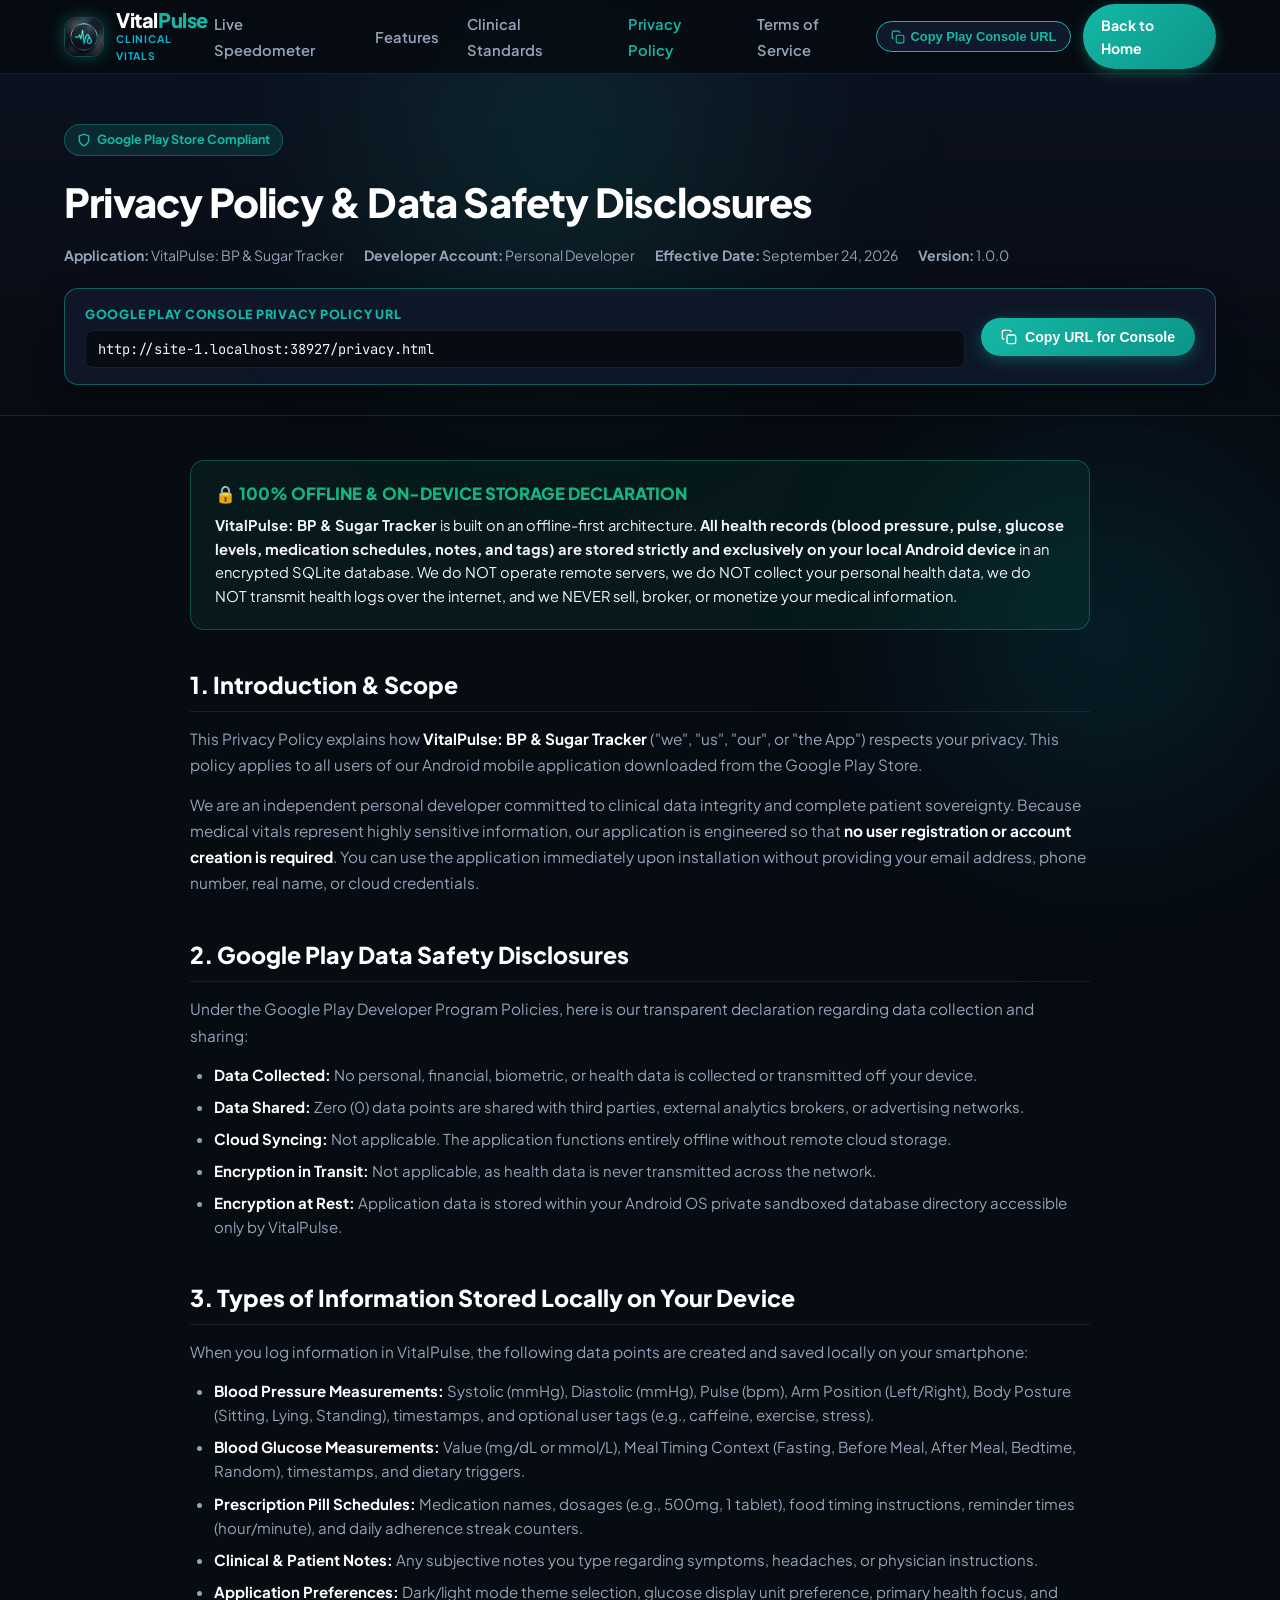
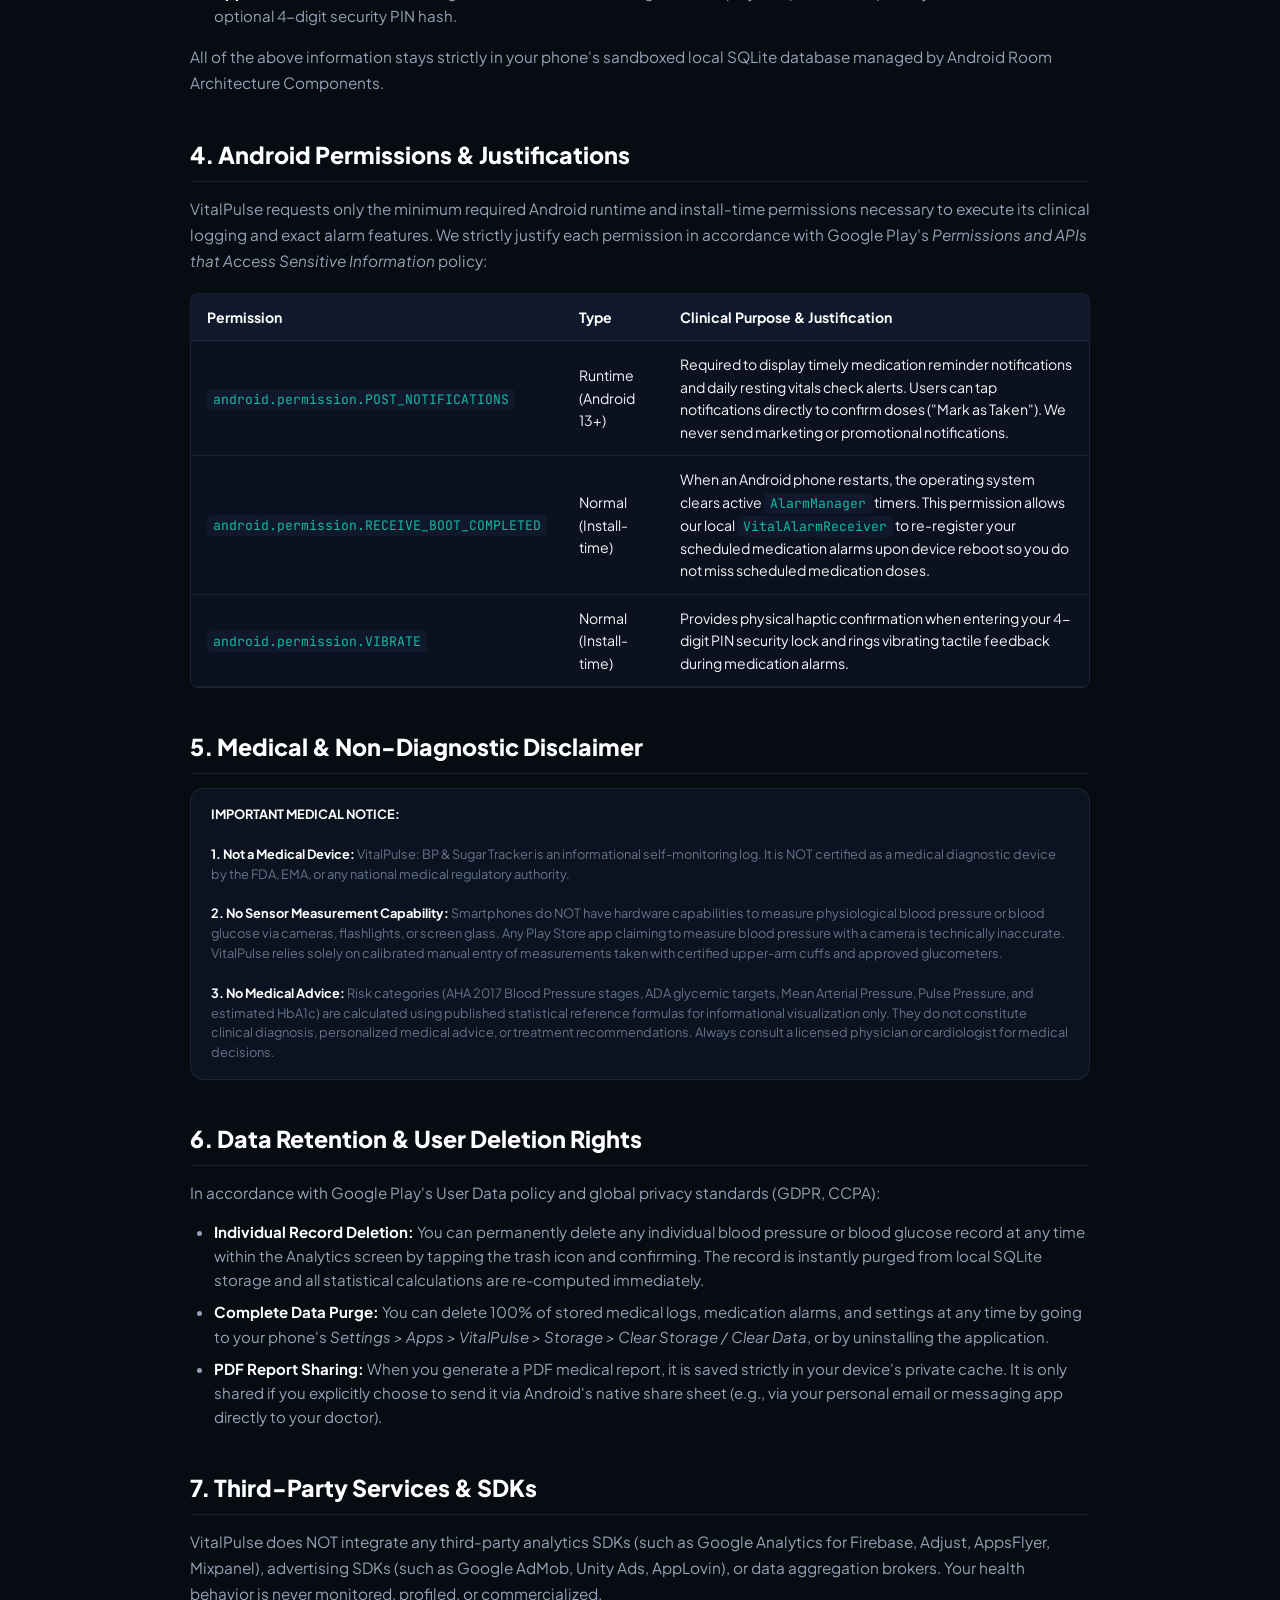
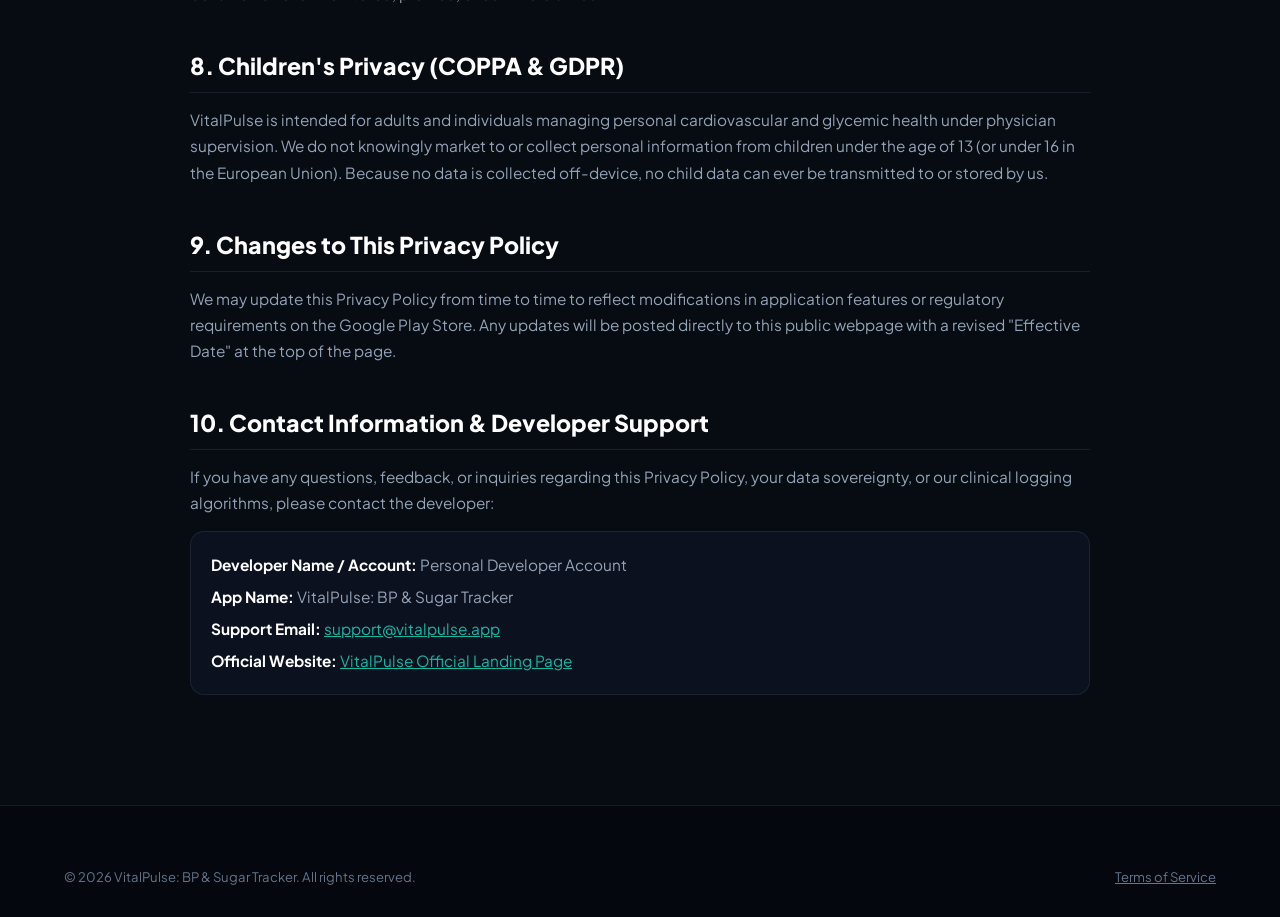
==== commit ecc21442: "Update privacy policy permissions table" ====
--- a/privacy.html
+++ b/privacy.html
@@ -177,11 +177,6 @@
               <td>Required to display timely medication reminder notifications and daily resting vitals check alerts. Users can tap notifications directly to confirm doses ("Mark as Taken"). We never send marketing or promotional notifications.</td>
             </tr>
             <tr>
-              <td><code>android.permission.SCHEDULE_EXACT_ALARM</code><br><code>android.permission.USE_EXACT_ALARM</code></td>
-              <td>Exact Alarm API (Android 12/13+)</td>
-              <td>Required strictly for prescription medication adherence. Critical cardiovascular and diabetes medications (e.g., antihypertensives, blood thinners, insulin) require exact timing. This permission allows <code>AlarmManager.setExactAndAllowWhileIdle</code> to trigger alarms precisely when due, even when the device is idle or in battery saver mode.</td>
-            </tr>
-            <tr>
               <td><code>android.permission.RECEIVE_BOOT_COMPLETED</code></td>
               <td>Normal (Install-time)</td>
               <td>When an Android phone restarts, the operating system clears active <code>AlarmManager</code> timers. This permission allows our local <code>VitalAlarmReceiver</code> to re-register your scheduled medication alarms upon device reboot so you do not miss scheduled medication doses.</td>
